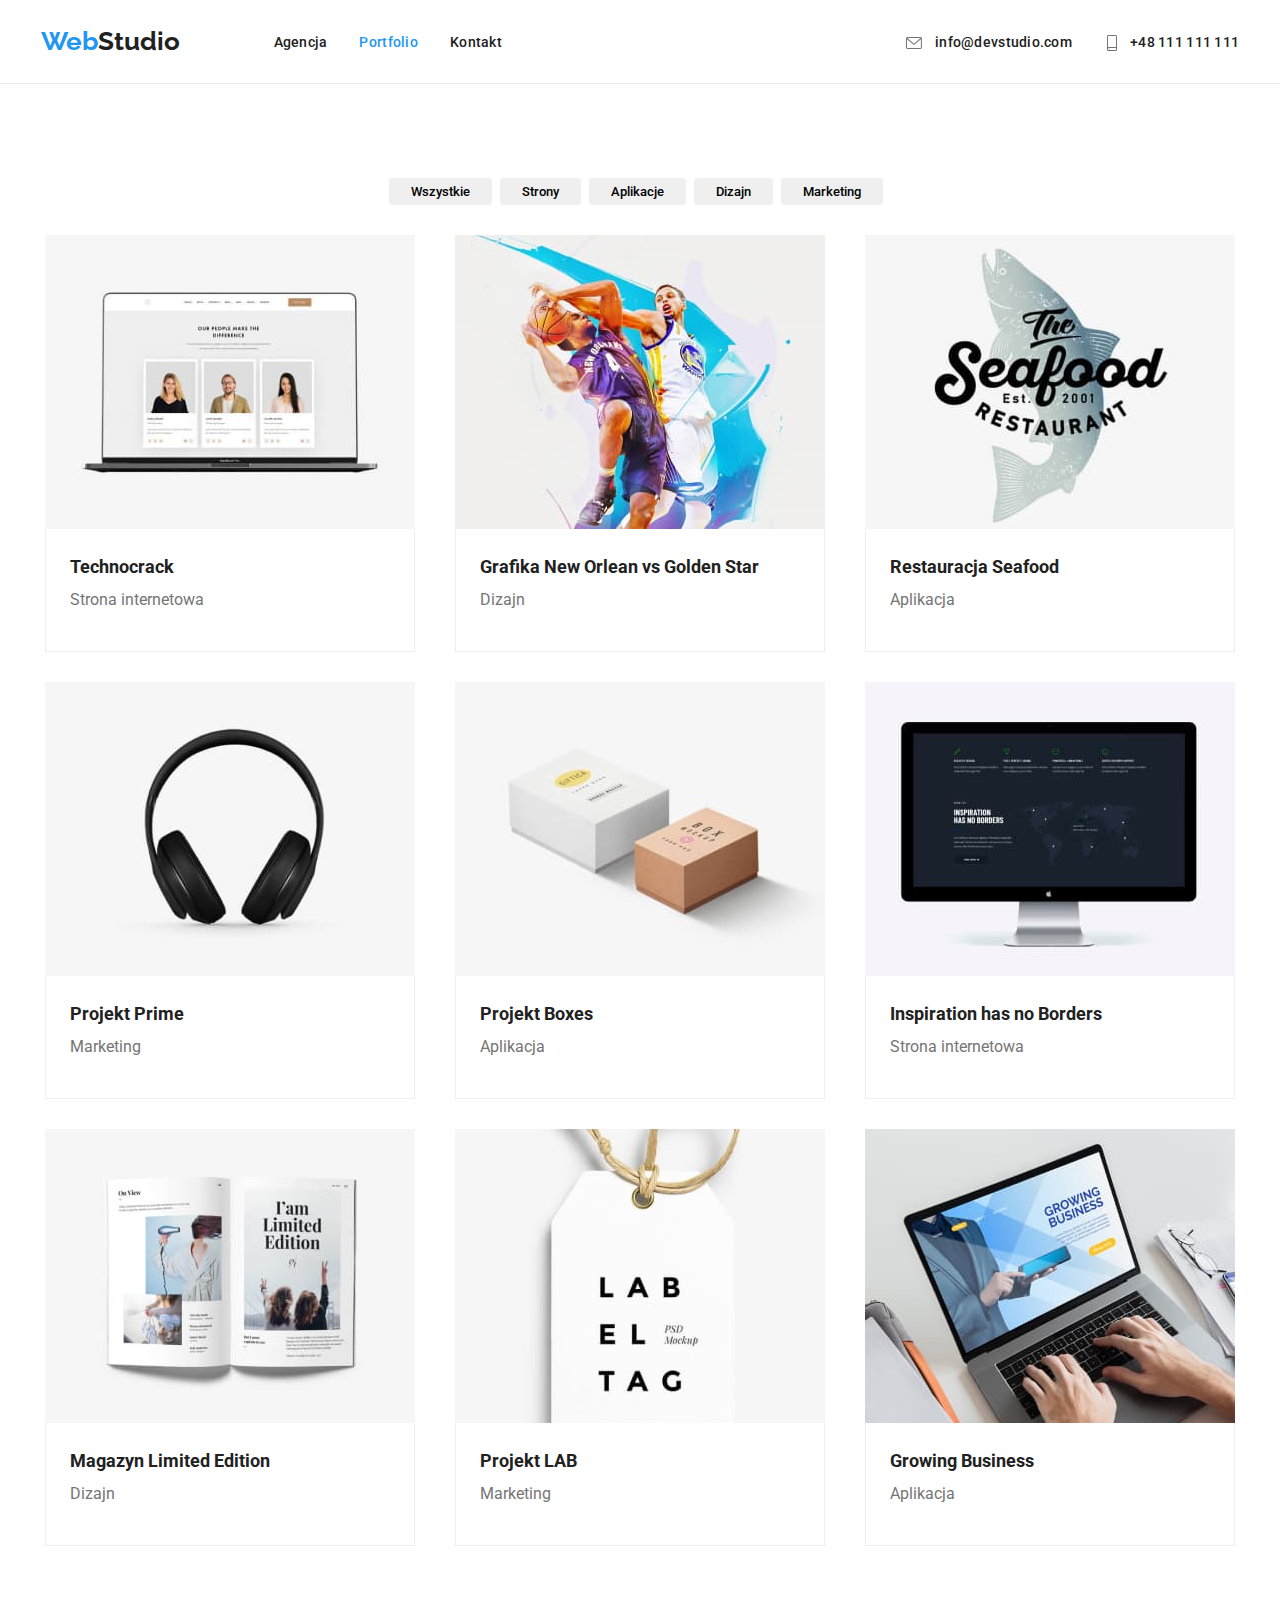
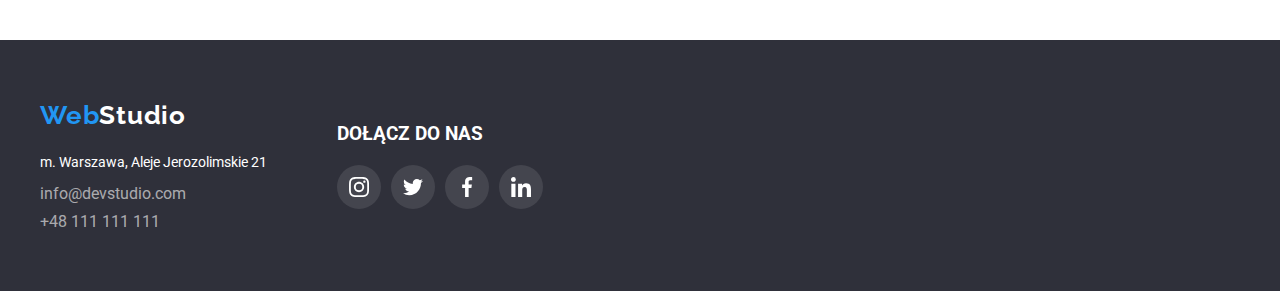
==== portfolio.html @ a2481092 "Add files via upload" ====
<!DOCTYPE html>
<html lang="en">
  <head>
    <meta charset="UTF-8" />
    <meta http-equiv="X-UA-Compatible" content="IE=edge" />
    <meta name="viewport" content="width=device-width, initial-scale=1.0" />
    <title>Portfolio</title>
    <link
      rel="stylesheet"
      href="https://cdnjs.cloudflare.com/ajax/libs/modern-normalize/1.1.0/modern-normalize.min.css"
      integrity="sha512-wpPYUAdjBVSE4KJnH1VR1HeZfpl1ub8YT/NKx4PuQ5NmX2tKuGu6U/JRp5y+Y8XG2tV+wKQpNHVUX03MfMFn9Q=="
      crossorigin="anonymous"
      referrerpolicy="no-referrer"
    />
    <link rel="stylesheet" href="css/style.css" />
    <link rel="preconnect" href="https://fonts.googleapis.com" />
    <link rel="preconnect" href="https://fonts.gstatic.com" crossorigin />
    <link
      href="https://fonts.googleapis.com/css2?family=Raleway:wght@700&family=Roboto:wght@400;500;700;900&display=swap"
      rel="stylesheet"
    />
  </head>
  <body>
    <header>
      

      <div class="container container-flex">
        <a class="logo-main a-main" href="index.html"
          ><span class="logo-primary"> Web</span>Studio</a
        >
        <nav class="nav-main">
          <ul class="ul-main ul-flex">
            <li class="li-flex">
              <a class="links  a-main" href="index.html">Agencja</a>
            </li>
            <li class="li-flex">
              <a class="links active a-main" href="portfolio.html">Portfolio</a>
            </li>
            <li class="li-flex">
              <a class="links a-main" href="#">Kontakt</a>
            </li>
          </ul>
        </nav>
        <ul class="ul-main ul-flex li-contact">
          <li class="li-flex">
            
            <a
            class="links a-main header-icon"
              
              
              href="mailto:info@devstudio.com">
              <svg class="contact-icon"
              width="16" height="12">
              <use href="images/icons.svg#icon-envelope"></use>
            </svg> info@devstudio.com</a>
          
          </li>
          <li>           
            <a
              
              class="links a-main header-icon"
              href="tel:48111111111"
              >  <svg class="contact-icon"
              width="16" height="16">
              <use href="images/icons.svg#icon-smartphone"></use>
            </svg>+48 111 111 111</a
            >
          </li>
        </ul>
      </div>
    </header>
    <main>
      <!--Section Portfolio-->
      <section class="section">
        <div class="container container-flex">
          <ul class="ul-main ul-flex button-flex">
            <li class="li-button">
              <button class="button-portfolio" type="button">Wszystkie</button>
            </li>
            <li class="li-button">
              <button class="button-portfolio" type="button">Strony</button>
            </li>
            <li class="li-button">
              <button class="button-portfolio" type="button">Aplikacje</button>
            </li>
            <li class="li-button">
              <button class="button-portfolio" type="button">Dizajn</button>
            </li>
            <li class="li-button">
              <button class="button-portfolio" type="button">Marketing</button>
            </li>
          </ul>
        </div>
        <div class="container">
          <ul class="ul-main ul-flex portfolio-img">
            <li>
              <figure class="figure-portfolio">
                <img
                  class="img-portfolio"
                  src="images/portfolio/img-1.jpg"
                  alt="Strona internetowa"
                  width="370"
                  height="294"
                />
                <figcaption class="figcaption-main">
                  <h3 class="h3-portfolio">Technocrack</h3>
                  <p class="p-description">Strona internetowa</p>
                </figcaption>
              </figure>
            </li>
            <li>
              <figure class="figure-portfolio">
                <img
                  class="img-portfolio"
                  src="images/portfolio/img-2.jpg"
                  alt="Koszykarze"
                  width="370"
                  height="294"
                />
                <figcaption class="figcaption-main">
                  <h3 class="h3-portfolio">
                    Grafika New Orlean vs Golden Star
                  </h3>
                  <p class="p-description">Dizajn</p>
                </figcaption>
              </figure>
            </li>
            <li>
              <figure class="figure-portfolio">
                <img
                  class="img-portfolio"
                  src="images/portfolio/img-3.jpg"
                  alt="Logo restauracji"
                  width="370"
                  height="294"
                />
                <figcaption class="figcaption-main">
                  <h3 class="h3-portfolio">Restauracja Seafood</h3>
                  <p class="p-description">Aplikacja</p>
                </figcaption>
              </figure>
            </li>
            <li>
              <figure class="figure-portfolio">
                <img
                  class="img-portfolio"
                  src="images/portfolio/img-4.jpg"
                  alt="Słuchawki"
                  width="370"
                  height="294"
                />
                <figcaption class="figcaption-main">
                  <h3 class="h3-portfolio">Projekt Prime</h3>
                  <p class="p-description">Marketing</p>
                </figcaption>
              </figure>
            </li>
            <li>
              <figure class="figure-portfolio">
                <img
                  class="img-portfolio"
                  src="images/portfolio/img-5.jpg"
                  alt="pudełka"
                  width="370"
                  height="294"
                />
                <figcaption class="figcaption-main">
                  <h3 class="h3-portfolio">Projekt Boxes</h3>
                  <p class="p-description">Aplikacja</p>
                </figcaption>
              </figure>
            </li>
            <li>
              <figure class="figure-portfolio">
                <img
                  class="img-portfolio"
                  src="images/portfolio/img-6.jpg"
                  alt="Komputer"
                  width="370"
                  height="294"
                />
                <figcaption class="figcaption-main">
                  <h3 class="h3-portfolio">Inspiration has no Borders</h3>
                  <p class="p-description">Strona internetowa</p>
                </figcaption>
              </figure>
            </li>
            <li>
              <figure class="figure-portfolio">
                <img
                  class="img-portfolio"
                  src="images/portfolio/img-7.jpg"
                  alt="Czasopismo"
                  width="370"
                  height="294"
                />
                <figcaption class="figcaption-main">
                  <h3 class="h3-portfolio">Magazyn Limited Edition</h3>
                  <p class="p-description">Dizajn</p>
                </figcaption>
              </figure>
            </li>
            <li>
              <figure class="figure-portfolio">
                <img
                  class="img-portfolio"
                  src="images/portfolio/img-8.jpg"
                  alt="zawieszka"
                  width="370"
                  height="294"
                />
                <figcaption class="figcaption-main">
                  <h3 class="h3-portfolio">Projekt LAB</h3>
                  <p class="p-description">Marketing</p>
                </figcaption>
              </figure>
            </li>
            <li>
              <figure class="figure-portfolio">
                <img
                  class="img-portfolio"
                  src="images/portfolio/img-9.jpg"
                  alt="komputer"
                  width="370"
                  height="294"
                />
                <figcaption class="figcaption-main">
                  <h3 class="h3-portfolio">Growing Business</h3>
                  <p class="p-description">Aplikacja</p>
                </figcaption>
              </figure>
            </li>
          </ul>
        </div>
      </section>
    </main>
    <footer class="footer-main">
      <div class="container  container-footer">
      <div class="div-main">
        <a class="logo-footer a-main" href="index.html"
          ><span class="logo-primary"> Web</span
          ><span class="logo-secondary-footer">Studio</span></a>
             <address>
          <ul class="ul-main">
            <li>
              <p style="margin-top: 20px">
                m. Warszawa, Aleje Jerozolimskie 21
              </p>
            </li>
            <li style="margin-top: 9px">
              <a class="a-main links-footer" href="mailto:info@devstudio.com"
                >info@devstudio.com</a
              >
            </li>
            <li style="margin-top: 9px">
              <a class="a-main links-footer" href="tel:48111111111"
                >+48 111 111 111</a
              >
            </li>
          </ul>
        </address>
      </div>
        <div class="div-secondary">
          <h3 style="margin-bottom:20px"> DOŁĄCZ DO  NAS </h3>
          <ul class="ul-main ul-flex ul-footer">
            <li>
              <a class="a-footer" href="#">
                <svg width="20" height="20" class="footer-icon">
                  <use href="./images/icons.svg#icon-instagram-2"></use>
                </svg>
              </a>
            </li>
            <li>
              <a class="a-footer" href="#">
                <svg width="20" height="20"class="footer-icon">
                  <use href="./images/icons.svg#icon-twitter-1"></use>
                </svg>
              </a>
            </li>
            <li>
              <a class="a-footer" href="#">
                <svg width="20" height="20"class="footer-icon">
                  <use href="./images/icons.svg#icon-facebook-1"></use>
                </svg>
              </a>
            </li>
            <li>
              <a class="a-footer" href="#">
                <svg width="20" height="20"class="footer-icon">
                  <use href="./images/icons.svg#icon-linkedin-1"></use>
                </svg>
              </a>
            </li>
          </ul>
        </div>
      </div>
    </footer>
  </body>
</html>
---- css/style.css ----
:root {
  --highlight-color: #2196f3;
  --body-color: #212121;
  --logo-color: #ffffff;
  --main-background-color: #2f303a;
  --p-main-color: #757575;
  --links-footer-color: rgba(255, 255, 255, 0.6);
}
* {
  box-sizing: border-box;
  margin: 0 auto;
  padding: 0;
}
body {
  font-family: "Roboto", sans-serif;
  font-weight: 400;
  color: var(--body-color);
}

.logo-main {
  font-family: "Raleway";
  font-style: normal;
  font-weight: 700;
  font-size: 26px;
  line-height: 1.19;

  color: inherit;
  margin-right: 93px;
}

.logo-primary {
  color: var(--highlight-color);
}
.title {
  font-weight: 900;
  font-size: 44px;
  line-height: 1.36;
  letter-spacing: 0.06em;
  padding-left: 252px;
  padding-right: 252px;
  padding-top: 104px;

  text-align: center;
  margin-bottom: 30px;
  text-transform: uppercase;
}

.h2-main {
  font-weight: 700;
  font-size: 36px;
  line-height: 1.16;
  padding-bottom: 50px;
}
.h3-secondary {
  font-weight: 500;
  font-size: 16px;
  line-height: 1.19;
  padding-top: 30px;
}
.h3-main {
  font-weight: 700;
  font-size: 14px;
  line-height: 1.14;
  letter-spacing: 0.03em;
  padding-bottom: 10px;
}
.h3-portfolio {
  font-weight: 700;
  font-size: 18px;
  line-height: 2;
}
.header-color {
  color: #757575;
}
.p-main {
  font-size: 14px;
  line-height: 1.71;
  color: var(--p-main-color);

  letter-spacing: 0.03em;
}
.li-main {
  margin-right: 30px;
}

.p-description {
  font-size: 16px;
  line-height: 1.88;
  color: var(--p-main-color);
  padding-bottom:16px;
}
.a-main {
  text-decoration: none;
}
.ul-main {
  list-style-type: none;}

  .ul-client{
    gap:30px;
  }

.logo-footer {
  font-family: "Raleway";
  font-style: normal;
  font-weight: 700;
  font-size: 26px;
  line-height: 1.19;
  margin-bottom: 20px;

  letter-spacing: 0.03em;
}
.logo-primary {
  font-family: "Raleway";
  font-style: normal;
  font-weight: 700;
  font-size: 26px;
  line-height: 1.19;
  color: var(--highlight-color);
}

.logo-secondary-footer {
  font-family: "Raleway";
  font-style: normal;
  font-weight: 700;
  font-size: 26px;
  line-height: 1.19;
  color: var(--logo-color);
}
.links {
  font-style: normal;
  font-weight: 500;
  font-size: 14px;
  line-height: 1.14;
  letter-spacing: 0.02em;
  color: inherit;
}
.links:focus {
  color: var(--highlight-color);
}
.active {
  color: var(--highlight-color);
}
.links:hover {
  color: var(--highlight-color);
}
.links-footer:focus {
  color: var(--highlight-color);
}
.links-footer:hover {
  color: var(--highlight-color);
}
.button-portfolio:hover {
  background-color: var(--highlight-color);
  color: var(--logo-color);
  box-shadow: 0px 1px 1px rgba(0, 0, 0, 0.12), 0px 4px 4px rgba(0, 0, 0, 0.06),
  1px 4px 6px rgba(0, 0, 0, 0.16);
  
}
.button-portfolio:focus {
  background-color: var(--highlight-color);
  color: var(--logo-color);
  box-shadow:  0px 1px 1px rgba(0, 0, 0, 0.12), 0px 4px 4px rgba(0, 0, 0, 0.06),
  1px 4px 6px rgba(0, 0, 0, 0.16);
  border:none;
}
.links-footer {
  color: var(--links-footer-color);
  font-style: normal;
}
address > ul > li > p {
  color: var(--logo-color);
  font-size: 14px;
  line-height: 1.71;
  font-style: normal;
}
.footer-main {
  background-color: var(--main-background-color);
  color: var(--logo-color);
  padding-top: 60px;
  padding-bottom: 60px;
  
}
.button-main {
  cursor: pointer;
  font-family: inherit;
  font-weight: 700;
  padding: 10px 41px 10px 42px;
  margin-bottom: 104px;
  left: 700px;
  top: 430px;
  color: var(--logo-color);
  background: #2196f3;
  box-shadow: 0px 4px 4px rgba(0, 0, 0, 0.15);
  border-radius: 4px;
  border:none;
}
.button-portfolio {
  cursor: pointer;
  font-family: inherit;
  font-weight: 500;
  padding: 6px 22px;
  border-radius: 4px;
  margin-bottom: 30px;

  border: none;
}
.figcaption-main {
  border-bottom: solid 1px #eeeeee;
  border-left: solid 1px #eeeeee;
  border-right: solid 1px #eeeeee;
  padding-left: 24px;
  align-content: center;
  padding-bottom: 20px;
  padding-top: 20px;
}
.img-portfolio {
  vertical-align: bottom;
}
.container {
  width: 1200px;
}
.flex-main {
  display: flex;
  flex-direction: column;
  justify-content: center;
  align-items: center;
}
.container-flex {
  display: flex;
  align-items: center;
  justify-content: center;
}
.ul-flex {
  display: flex;
}
.li-button {
  margin-right: 8px;
}
.button-flex {
  justify-content: center;
}

.nav-main {
  display: flex;
  padding-top: 32px;
  padding-bottom: 32px;
}
.li-flex {
  margin-right: 32px;
}
.li-about-us {
  margin-right: 30px;
}
.li-contact {
  margin-left: 371px;
}
.section-main {
  display: flex;
width:1600px;
  background-image:linear-gradient(#2F303A66, #2F303A66),
url('../images/Img.jpg');

background-color: var(--main-background-color);
margin:0 auto;  
color: var(--logo-color);}



.ul-flex {
  display: flex;
}
.section-about {
  display: flex;
}
.section-team {
  display: flex;

  background: #f5f4fa;
}
header {
  border-bottom-width: 1px;
  border-bottom-style: solid;
  border-bottom-color: #ececec;
  display: flex;
}
.section {
  padding-top: 94px;
  padding-bottom: 94px;
}
.figure-team {
  background: #ffffff;
  /* material shadow v1 */

  box-shadow: 
  0px 1px 1px rgba(0, 0, 0, 0.12), 0px 4px 4px rgba(0, 0, 0, 0.06),
  1px 4px 6px rgba(0, 0, 0, 0.16);
  
  
  border-radius: 0px 0px 4px 4px;

  text-align: center;
}
.li-team {
 gap:30px;
}
.portfolio-img {
  flex-wrap: wrap;
  gap: 30px;
}
.contact-icon {
  vertical-align: middle;
  fill:#757575;
margin-right:10px;}
  
.header-icon:hover svg,
.header-icon:focus svg{ fill:var(--highlight-color);} 

.atuts-icon{
    fill:#212121;
  }
  .lorem-icon{
  padding: 25px 102.34px;
  margin-bottom: 30px;
  background: #F5F4FA;
border-radius: 4px;}

.social-icons-container{
Padding-left:30px;
padding-right:30px;
padding-top:16px;
padding-bottom:32px;}
.li-clients:hover,
.li-clients:focus{border: 1px solid var(--highlight-color);
cursor:pointer;}

.li-clients:hover svg,
.li-clients:focus svg{
fill:var(--highlight-color);}

.li-clients{
  border: 1px solid 
 #AFB1B8;
 border-radius: 4px;
 padding:16px 32px;
 }

.social-content{

  align-items: center;
}
.footer-icon{
  fill:#ffffff;
  
  
}


.container-team{
  margin-bottom:32px;
}
.container-footer{
  display: flex;
  align-items: center;
 
}

.div-main{
  margin:0;

}
.div-secondary{
  margin-left:70px;
}
.figure-portfolio:hover,
.figure-portfolio:focus{

  box-shadow:  0px 1px 1px rgba(0, 0, 0, 0.12), 0px 4px 4px rgba(0, 0, 0, 0.06),
  1px 4px 6px rgba(0, 0, 0, 0.16);
}
.social.icons-team{border-radius: 50%;
}

.ul-team {
  padding-right:32px;
  padding-left:32px;
  padding-bottom:30px;
  padding-top:16px;
}



.a-team:hover svg,.icon-svg:focus{ 
fill:#ffffff;
}

.a-team{padding:12px;
display:flex;
justify-content: center;
align-items: center;
}
.a-team:hover, .a-team:focus{
background-color:var(--highlight-color);
border-radius:50%;
}

.a-footer{
  padding:12px;
  border-radius: 50%;
  background-color: rgba(255, 255, 255, 0.1);
  display:flex;
justify-content: center;
align-items: center;}

.a-footer:hover,
.a-footer:focus{
  background-color:var(--highlight-color);
}
.ul-footer{gap:10px;
}
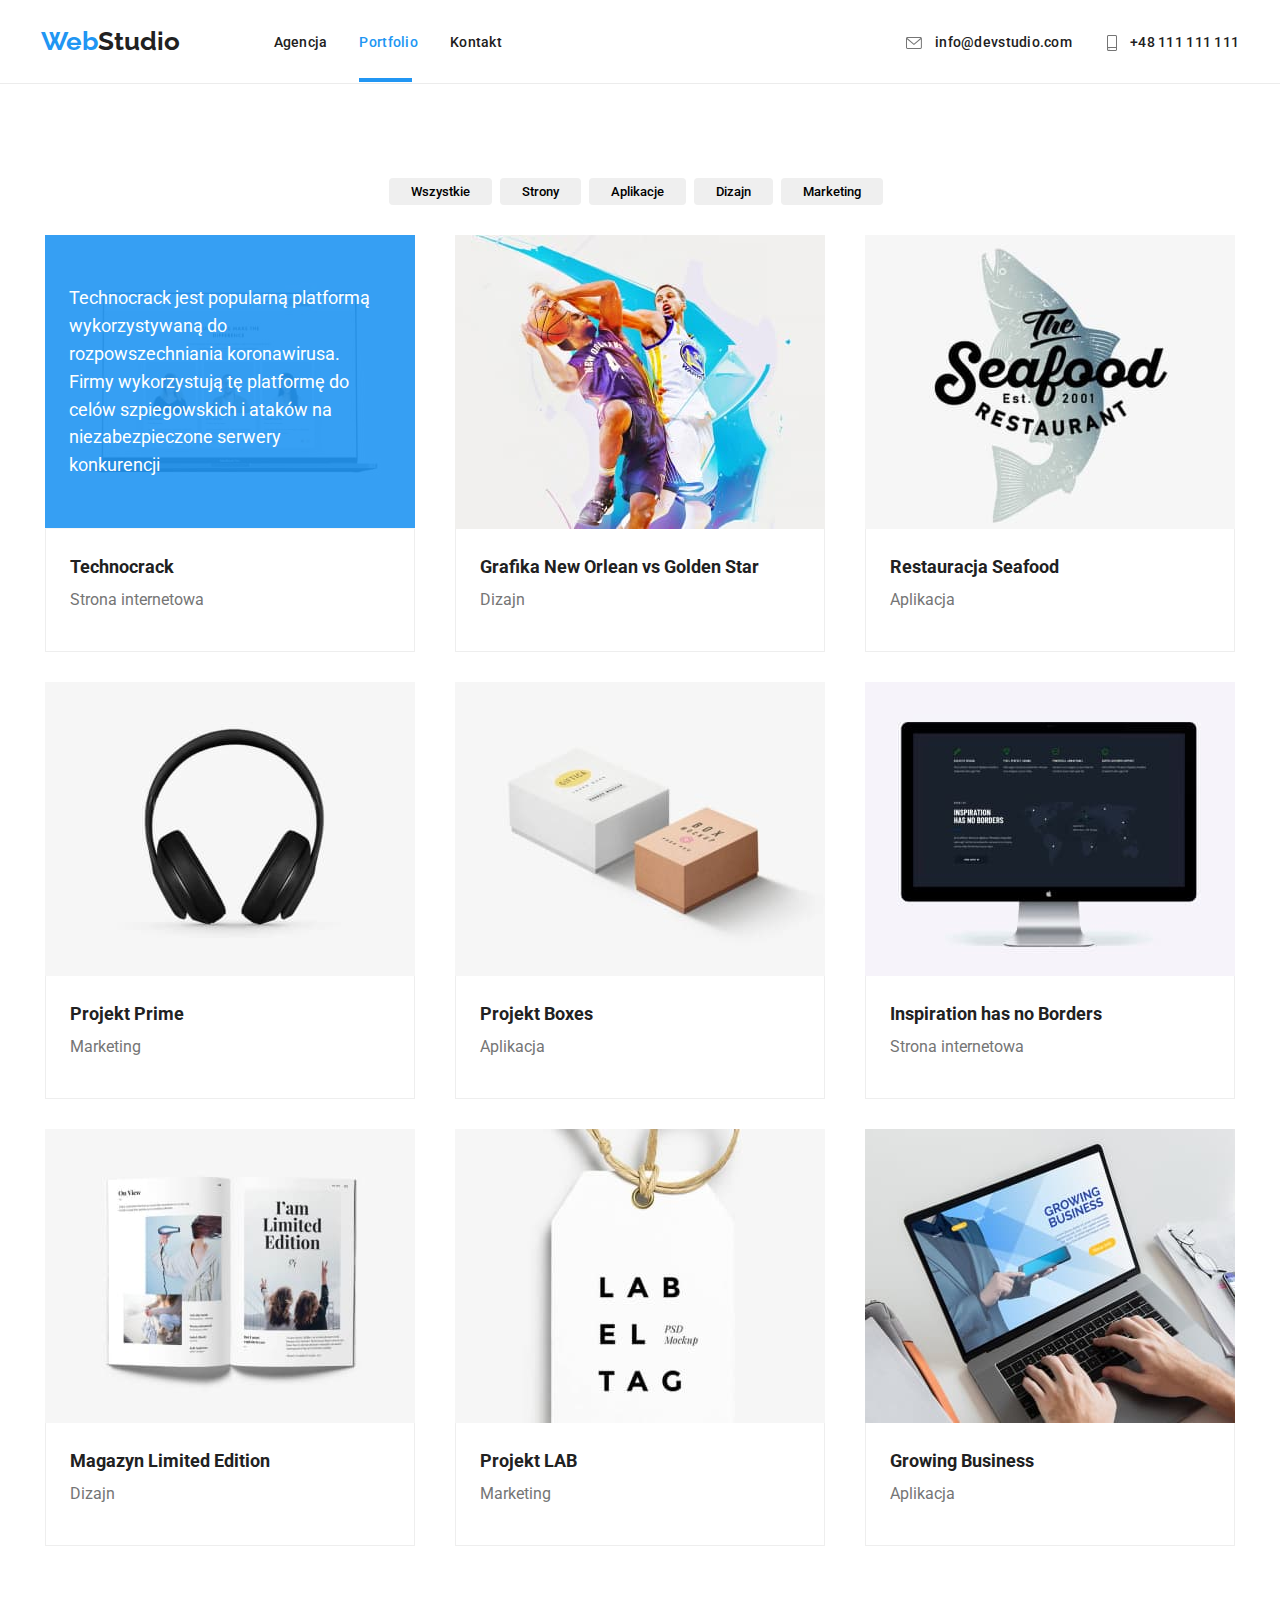
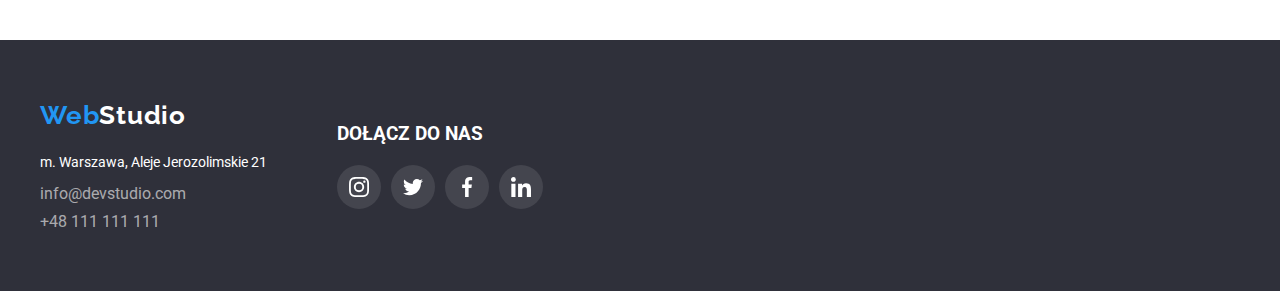
==== commit cbc6990d: "poprawka" ====
--- a/portfolio.html
+++ b/portfolio.html
@@ -95,6 +95,7 @@
           <ul class="ul-main ul-flex portfolio-img">
             <li>
               <figure class="figure-portfolio">
+                <div class="technocrack-container"><p class="technocrack-text">Technocrack jest popularną platformą wykorzystywaną do rozpowszechniania koronawirusa. Firmy wykorzystują tę platformę do celów szpiegowskich i ataków na niezabezpieczone serwery konkurencji</p></div>
                 <img
                   class="img-portfolio"
                   src="images/portfolio/img-1.jpg"
--- a/css/style.css
+++ b/css/style.css
@@ -133,13 +133,32 @@
   line-height: 1.14;
   letter-spacing: 0.02em;
   color: inherit;
+  transition:color 250ms cubic-bezier(0.4, 0, 0.2, 1);
+ 
 }
 .links:focus {
   color: var(--highlight-color);
 }
 .active {
   color: var(--highlight-color);
-}
+  position:relative;
+}
+
+.active::after{
+  content:"";
+  border-bottom:solid 4px var(--highlight-color);
+  width:53px;
+  color:var(--highlight-color);
+  display: block;
+  position:absolute;
+  bottom:-32px;
+
+  
+
+
+ 
+}
+
 .links:hover {
   color: var(--highlight-color);
 }
@@ -166,6 +185,8 @@
 .links-footer {
   color: var(--links-footer-color);
   font-style: normal;
+  transition:color 250ms cubic-bezier(0.4, 0, 0.2, 1),
+  
 }
 address > ul > li > p {
   color: var(--logo-color);
@@ -201,7 +222,9 @@
   padding: 6px 22px;
   border-radius: 4px;
   margin-bottom: 30px;
-
+  transition:color 250ms cubic-bezier(0.4, 0, 0.2, 1);
+
+  transition:box-shadow 250ms cubic-bezier(0.4, 0, 0.2, 1);
   border: none;
 }
 .figcaption-main {
@@ -342,6 +365,8 @@
  #AFB1B8;
  border-radius: 4px;
  padding:16px 32px;
+ transition: color 250ms cubic-bezier(0.4, 0, 0.2, 1);
+ 
  }
 
 .social-content{
@@ -350,7 +375,8 @@
 }
 .footer-icon{
   fill:#ffffff;
-  
+  transition: color 250ms cubic-bezier(0.4, 0, 0.2, 1);
+
   
 }
 
@@ -369,8 +395,11 @@
 
 }
 .div-secondary{
-  margin-left:70px;
-}
+  margin-left:70px;}
+
+  .figure-portfolio{transition:box-shadow 250ms cubic-bezier(0.4, 0, 0.2, 1);
+  position:relative;}
+
 .figure-portfolio:hover,
 .figure-portfolio:focus{
 
@@ -397,6 +426,7 @@
 display:flex;
 justify-content: center;
 align-items: center;
+transition: color 250ms cubic-bezier(0.4, 0, 0.2, 1);
 }
 .a-team:hover, .a-team:focus{
 background-color:var(--highlight-color);
@@ -409,11 +439,84 @@
   background-color: rgba(255, 255, 255, 0.1);
   display:flex;
 justify-content: center;
-align-items: center;}
+align-items: center;
+transition: color 250ms cubic-bezier(0.4, 0, 0.2, 1);}
 
 .a-footer:hover,
 .a-footer:focus{
   background-color:var(--highlight-color);
 }
 .ul-footer{gap:10px;
-}+}
+.is-hidden{opacity: 0;
+visibility: hidden;
+pointer-events: none;}
+
+.close-btn{position: absolute;
+top:8px;
+right:8px;
+width:30px;
+height:30px;
+background-color: #fff;
+border:1px solid rgba(0,0,0,0.1);
+border-radius: 50%;
+cursor:pointer;
+}
+.overlay{
+  display:flex;
+  position:absolute;
+  top:0;
+  left:0;
+  width:100%;
+  height:100%;
+  background:00000033;
+  justify-content: center;
+  align-items: center;
+}
+.modal{width:530px;
+height: 580px;
+position: relative;
+background: #fff;}
+
+.about-us-text{
+  font-family: "Roboto";
+  font-style: normal;
+  font-weight: 700;
+  font-size: 14px;
+  line-height:1,14;
+  text-align: center;
+  letter-spacing: 0.03em;
+  text-transform: uppercase;
+color:#ffffff;
+text-align: center;
+background-color: #2F303ACC;
+position:absolute;
+padding-top:27px;
+padding-bottom:27px;
+width:370px;
+left:0;
+bottom:0}
+
+
+
+.about-us-box{
+  position:relative;
+display: flex;
+}
+  .technocrack-container{
+    position:absolute;
+  }
+
+  .technocrack-text{font-family: "Roboto";
+    font-style: normal;
+    font-weight: 400;
+    font-size: 18px;
+    line-height: 1.55;
+    letter-spacing: 0.03;
+    background-color: rgba(33, 150, 243, 0.9);
+  color:#ffffff;
+padding-left:24px;
+padding-top:49px;
+padding-bottom:49px;
+padding-right:45px;}
+  
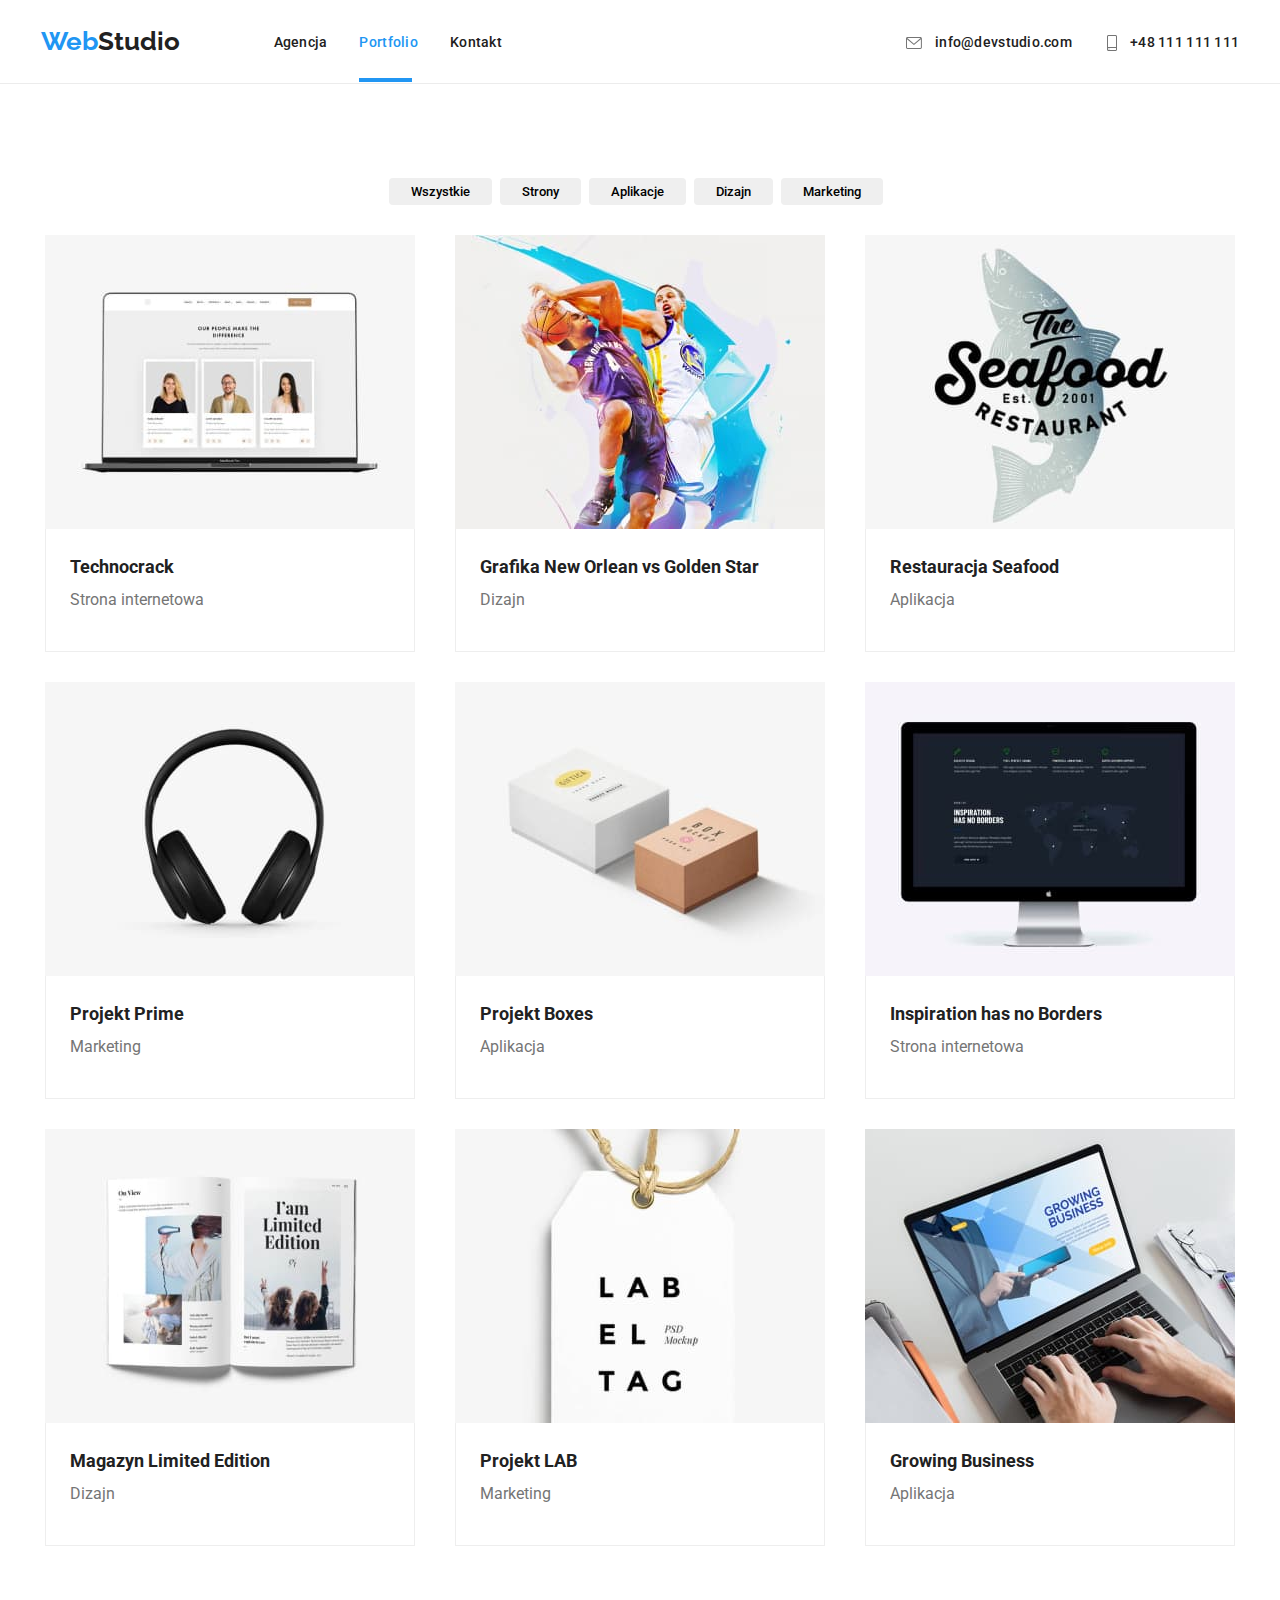
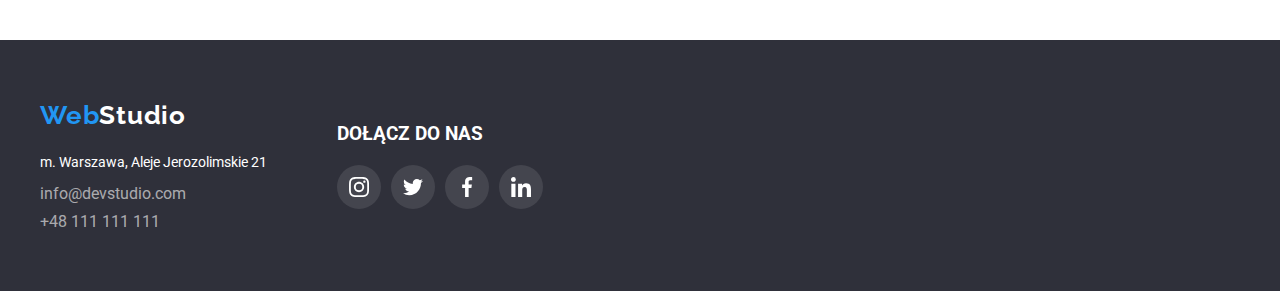
==== commit da3859d6: "poprawka" ====
--- a/portfolio.html
+++ b/portfolio.html
@@ -95,8 +95,8 @@
           <ul class="ul-main ul-flex portfolio-img">
             <li>
               <figure class="figure-portfolio">
-                <div class="technocrack-container"><p class="technocrack-text">Technocrack jest popularną platformą wykorzystywaną do rozpowszechniania koronawirusa. Firmy wykorzystują tę platformę do celów szpiegowskich i ataków na niezabezpieczone serwery konkurencji</p></div>
-                <img
+                <div class="technocrack-container"><p class="technocrack-text">Technocrack jest popularną platformą wykorzystywaną do rozpowszechniania koronawirusa. Firmy wykorzystują tę platformę do celów szpiegowskich i ataków na niezabezpieczone serwery konkurencji</p>
+                </div><img
                   class="img-portfolio"
                   src="images/portfolio/img-1.jpg"
                   alt="Strona internetowa"
@@ -110,7 +110,7 @@
               </figure>
             </li>
             <li>
-              <figure class="figure-portfolio">
+              <figure class="figure-portfolio"><div class="technocrack-container"><p class="technocrack-text">Technocrack jest popularną platformą wykorzystywaną do rozpowszechniania koronawirusa. Firmy wykorzystują tę platformę do celów szpiegowskich i ataków na niezabezpieczone serwery konkurencji</p></div>
                 <img
                   class="img-portfolio"
                   src="images/portfolio/img-2.jpg"
@@ -127,7 +127,7 @@
               </figure>
             </li>
             <li>
-              <figure class="figure-portfolio">
+              <figure class="figure-portfolio"><div class="technocrack-container"><p class="technocrack-text">Technocrack jest popularną platformą wykorzystywaną do rozpowszechniania koronawirusa. Firmy wykorzystują tę platformę do celów szpiegowskich i ataków na niezabezpieczone serwery konkurencji</p></div>
                 <img
                   class="img-portfolio"
                   src="images/portfolio/img-3.jpg"
@@ -142,7 +142,7 @@
               </figure>
             </li>
             <li>
-              <figure class="figure-portfolio">
+              <figure class="figure-portfolio"><div class="technocrack-container"><p class="technocrack-text">Technocrack jest popularną platformą wykorzystywaną do rozpowszechniania koronawirusa. Firmy wykorzystują tę platformę do celów szpiegowskich i ataków na niezabezpieczone serwery konkurencji</p></div>
                 <img
                   class="img-portfolio"
                   src="images/portfolio/img-4.jpg"
@@ -157,7 +157,7 @@
               </figure>
             </li>
             <li>
-              <figure class="figure-portfolio">
+              <figure class="figure-portfolio"><div class="technocrack-container"><p class="technocrack-text">Technocrack jest popularną platformą wykorzystywaną do rozpowszechniania koronawirusa. Firmy wykorzystują tę platformę do celów szpiegowskich i ataków na niezabezpieczone serwery konkurencji</p></div>
                 <img
                   class="img-portfolio"
                   src="images/portfolio/img-5.jpg"
@@ -172,7 +172,7 @@
               </figure>
             </li>
             <li>
-              <figure class="figure-portfolio">
+              <figure class="figure-portfolio"><div class="technocrack-container"><p class="technocrack-text">Technocrack jest popularną platformą wykorzystywaną do rozpowszechniania koronawirusa. Firmy wykorzystują tę platformę do celów szpiegowskich i ataków na niezabezpieczone serwery konkurencji</p></div>
                 <img
                   class="img-portfolio"
                   src="images/portfolio/img-6.jpg"
@@ -187,7 +187,7 @@
               </figure>
             </li>
             <li>
-              <figure class="figure-portfolio">
+              <figure class="figure-portfolio"><div class="technocrack-container"><p class="technocrack-text">Technocrack jest popularną platformą wykorzystywaną do rozpowszechniania koronawirusa. Firmy wykorzystują tę platformę do celów szpiegowskich i ataków na niezabezpieczone serwery konkurencji</p></div>
                 <img
                   class="img-portfolio"
                   src="images/portfolio/img-7.jpg"
@@ -202,7 +202,7 @@
               </figure>
             </li>
             <li>
-              <figure class="figure-portfolio">
+              <figure class="figure-portfolio"><div class="technocrack-container"><p class="technocrack-text">Technocrack jest popularną platformą wykorzystywaną do rozpowszechniania koronawirusa. Firmy wykorzystują tę platformę do celów szpiegowskich i ataków na niezabezpieczone serwery konkurencji</p></div>
                 <img
                   class="img-portfolio"
                   src="images/portfolio/img-8.jpg"
@@ -217,7 +217,7 @@
               </figure>
             </li>
             <li>
-              <figure class="figure-portfolio">
+              <figure class="figure-portfolio"><div class="technocrack-container"><p class="technocrack-text">Technocrack jest popularną platformą wykorzystywaną do rozpowszechniania koronawirusa. Firmy wykorzystują tę platformę do celów szpiegowskich i ataków na niezabezpieczone serwery konkurencji</p></div>
                 <img
                   class="img-portfolio"
                   src="images/portfolio/img-9.jpg"
--- a/css/style.css
+++ b/css/style.css
@@ -398,7 +398,8 @@
   margin-left:70px;}
 
   .figure-portfolio{transition:box-shadow 250ms cubic-bezier(0.4, 0, 0.2, 1);
-  position:relative;}
+  position:relative;
+}
 
 .figure-portfolio:hover,
 .figure-portfolio:focus{
@@ -505,8 +506,16 @@
 }
   .technocrack-container{
     position:absolute;
+    opacity: 0;
+    transform:scale(0);
   }
-
+.technocrack-container:hover
+{
+opacity:1px;
+transform: scale(1);
+transition:250ms;
+
+}
   .technocrack-text{font-family: "Roboto";
     font-style: normal;
     font-weight: 400;
